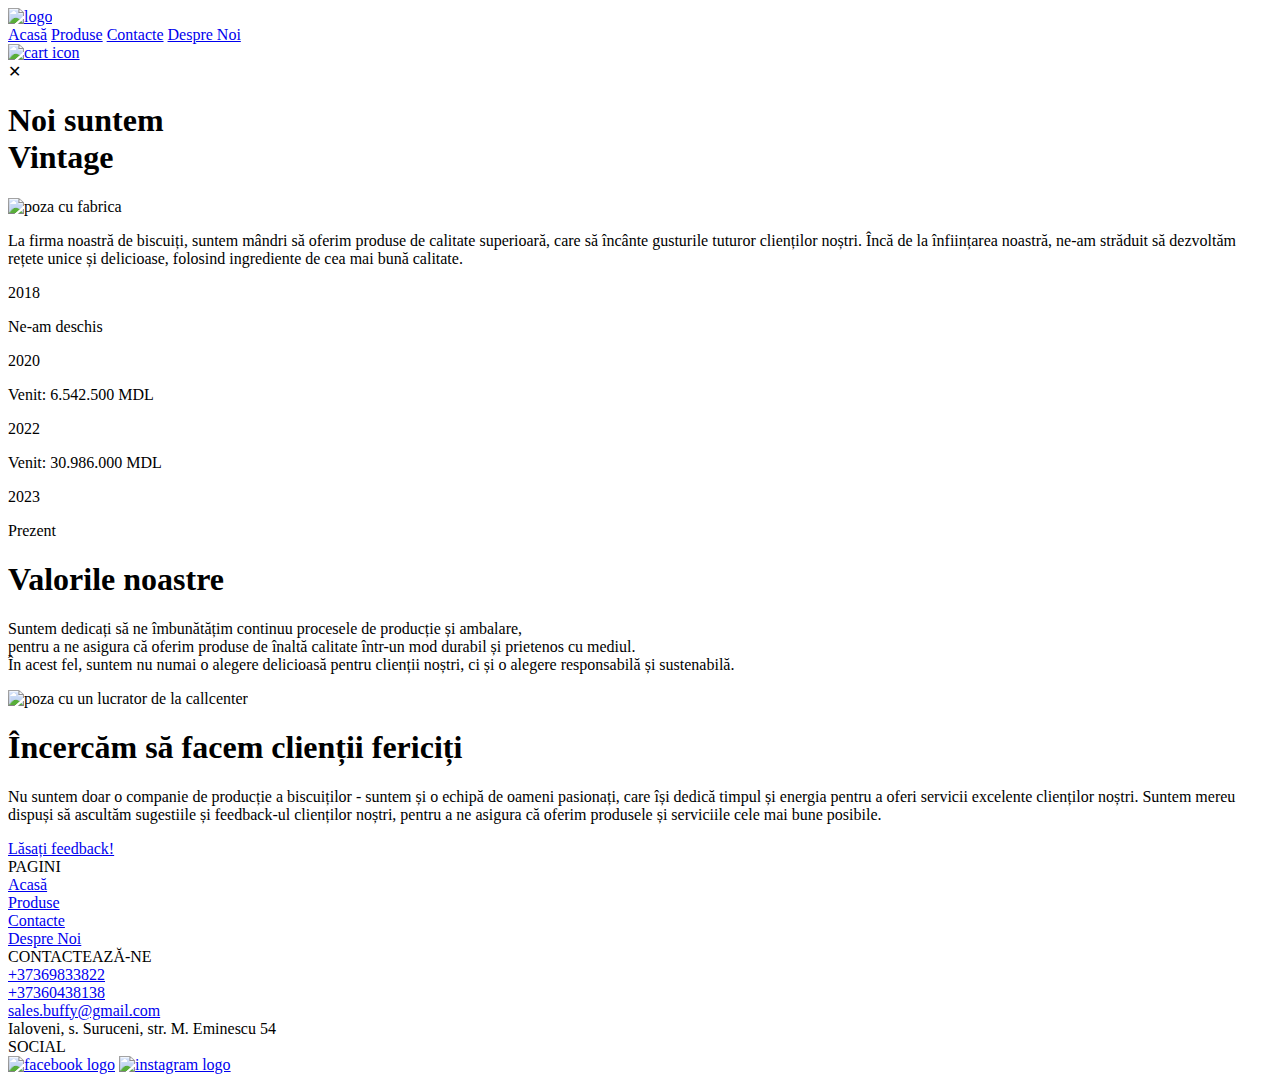
==== aboutus.html @ a2d2e77c "Add files via upload" ====
<!DOCTYPE html>
<html lang="en">

<head>
    <meta charset="UTF-8">
    <meta http-equiv="X-UA-Compatible" content="IE=edge">
    <meta name="viewport" content="width=device-width, initial-scale=1.0">
    <meta name="description"
        content="Biscuiți delicioși pentru toate gusturile! Gama noastră variată de biscuiți proaspeți, crocanți și savuroși este pregătită să te surprindă. Comandă acum și bucură-te de cea mai bună experiență de cumpărare de biscuiți online!">
    <meta name="keywords"
        content="biscuiti, biscuiti online, biscuiti de casa, biscuiti cu ciocolata, biscuiti cu fructe, biscuiti dietetici, biscuiti bio, biscuiti vegani, cumpara biscuiti, magazin online biscuiti, promotii biscuiti, oferte biscuiti, preturi biscuiti, livrare biscuiti, gustari, deserturi.">
    <title>Vintage</title>
    <link rel="stylesheet" href="./css/header.css">
    <link rel="stylesheet" href="./css/aboutus.css">
    <link rel="stylesheet" href="./css/footer.css">
    <script src="./js/header.js"></script>
</head>

<body>
    <div class="header" id="header">
        <div>
            <a href="index.html"><img src="./image/logo.png" onmouseover="this.src='./image/logo2.png'"
                    onmouseout="this.src='./image/logo.png';" alt="logo"></a>
        </div>

        <div id="fullmenu">

            <div>
                <a href="index.html">Acasă</a>
                <a href="categories.html">Produse</a>
                <a href="contacts.html">Contacte</a>
                <a href="aboutus.html">Despre Noi</a>
            </div>
            <div>
                <a href="cart.html"><img src="./image/cart.png" alt="cart icon"></a>
            </div>
        </div>

        <div onclick="openMenu()" class="burger" id="burger">
            <div class="line"></div>
            <div class="line"></div>
            <div class="line"></div>
        </div>
        <div onclick="closeMenu()" class="close-btn" id="close-btn">&#x2715;</div>
    </div>

    <div class="part1">
        <h1>Noi suntem <br>Vintage</h1>
        <img src="./image/fabrica temporar.jpg" alt="poza cu fabrica">
        <p>La firma noastră de biscuiți, suntem mândri să oferim produse de calitate superioară, care să încânte
            gusturile tuturor clienților noștri. Încă de la înființarea noastră, ne-am străduit să dezvoltăm rețete
            unice și delicioase, folosind ingrediente de cea mai bună calitate.
        </p>
    </div>

    <div class="axe">
        <div>
            <span>
                2018
            </span>
            <p>Ne-am deschis</p>
        </div>
        <div>
            <span>
                2020
            </span>
            <p>Venit: 6.542.500 MDL</p>
        </div>
        <div>
            <span>
                2022
            </span>
            <p>Venit: 30.986.000 MDL</p>
        </div>
        <div>
            <span>
                2023
            </span>
            <p>Prezent</p>
        </div>
    </div>

    <div class="part3">
        <h1>Valorile noastre</h1>
        <p> Suntem dedicați să ne îmbunătățim continuu procesele de producție și ambalare,<br> pentru a ne asigura că
            oferim produse de înaltă calitate într-un mod durabil și prietenos cu mediul.<br> În acest fel, suntem nu
            numai o alegere delicioasă pentru clienții noștri, ci și o alegere responsabilă și sustenabilă.</p>
    </div>
    <div class="part4">
        <div class="image">
            <img src="./image/callcenter.jpg" alt="poza cu un lucrator de la callcenter">
        </div>
        <div class="box">
            <h1>Încercăm să facem clienții fericiți</h1>
            <p>Nu suntem doar o companie de producție a biscuiților - suntem și o echipă de oameni pasionați, care
                își
                dedică timpul și energia pentru a oferi servicii excelente clienților noștri. Suntem mereu
                dispuși să
                ascultăm sugestiile și feedback-ul clienților noștri, pentru a ne asigura că oferim produsele și
                serviciile cele mai bune posibile.</p>
            <a href="./contacts.html"> Lăsați feedback!</a>
        </div>
    </div>
    <footer>
        <div class="r1">
            <div class="title">PAGINI</div>
            <div><a href="index.html">Acasă</a></div>
            <div><a href="categories.html">Produse</a></div>
            <div><a href="contacts.html">Contacte</a></div>
            <div><a href="aboutus.html">Despre Noi</a></div>
        </div>
        <div class="r2">
            <div class="title">CONTACTEAZĂ-NE</div>
            <div>
                <a href="tel:+37369833822" target="_blank">+37369833822</a>
            </div>
            <div> <a href="tel:+37360438138" target="_blank">+37360438138</a></div>
            <div>
                <a href="https://mail.google.com/mail/u/0/#inbox?compose=DmwnWsTKzjHXPfWsfNsQwHJkFnXSbMvwcZqpQcCDzGdRkpkwcccqTbshHFLcXXMTNTQDKDZcHGvq"
                    target="_blank">sales.buffy@gmail.com</a>
            </div>
            <div>Ialoveni, s. Suruceni, str. M. Eminescu 54</div>
        </div>
        <div class="r3">
            <div class="title">SOCIAL</div>
            <div class="images">
                <a href="https://www.facebook.com/buffy.cookies/" target="_blank"><img src="./image/facebook.png"
                        alt="facebook logo"></a>
                <a href="https://www.instagram.com/buffycookies/" target="_blank"><img src="./image/insta.png"
                        alt="instagram logo"></a>
            </div>
    </footer>

</body>

</html>
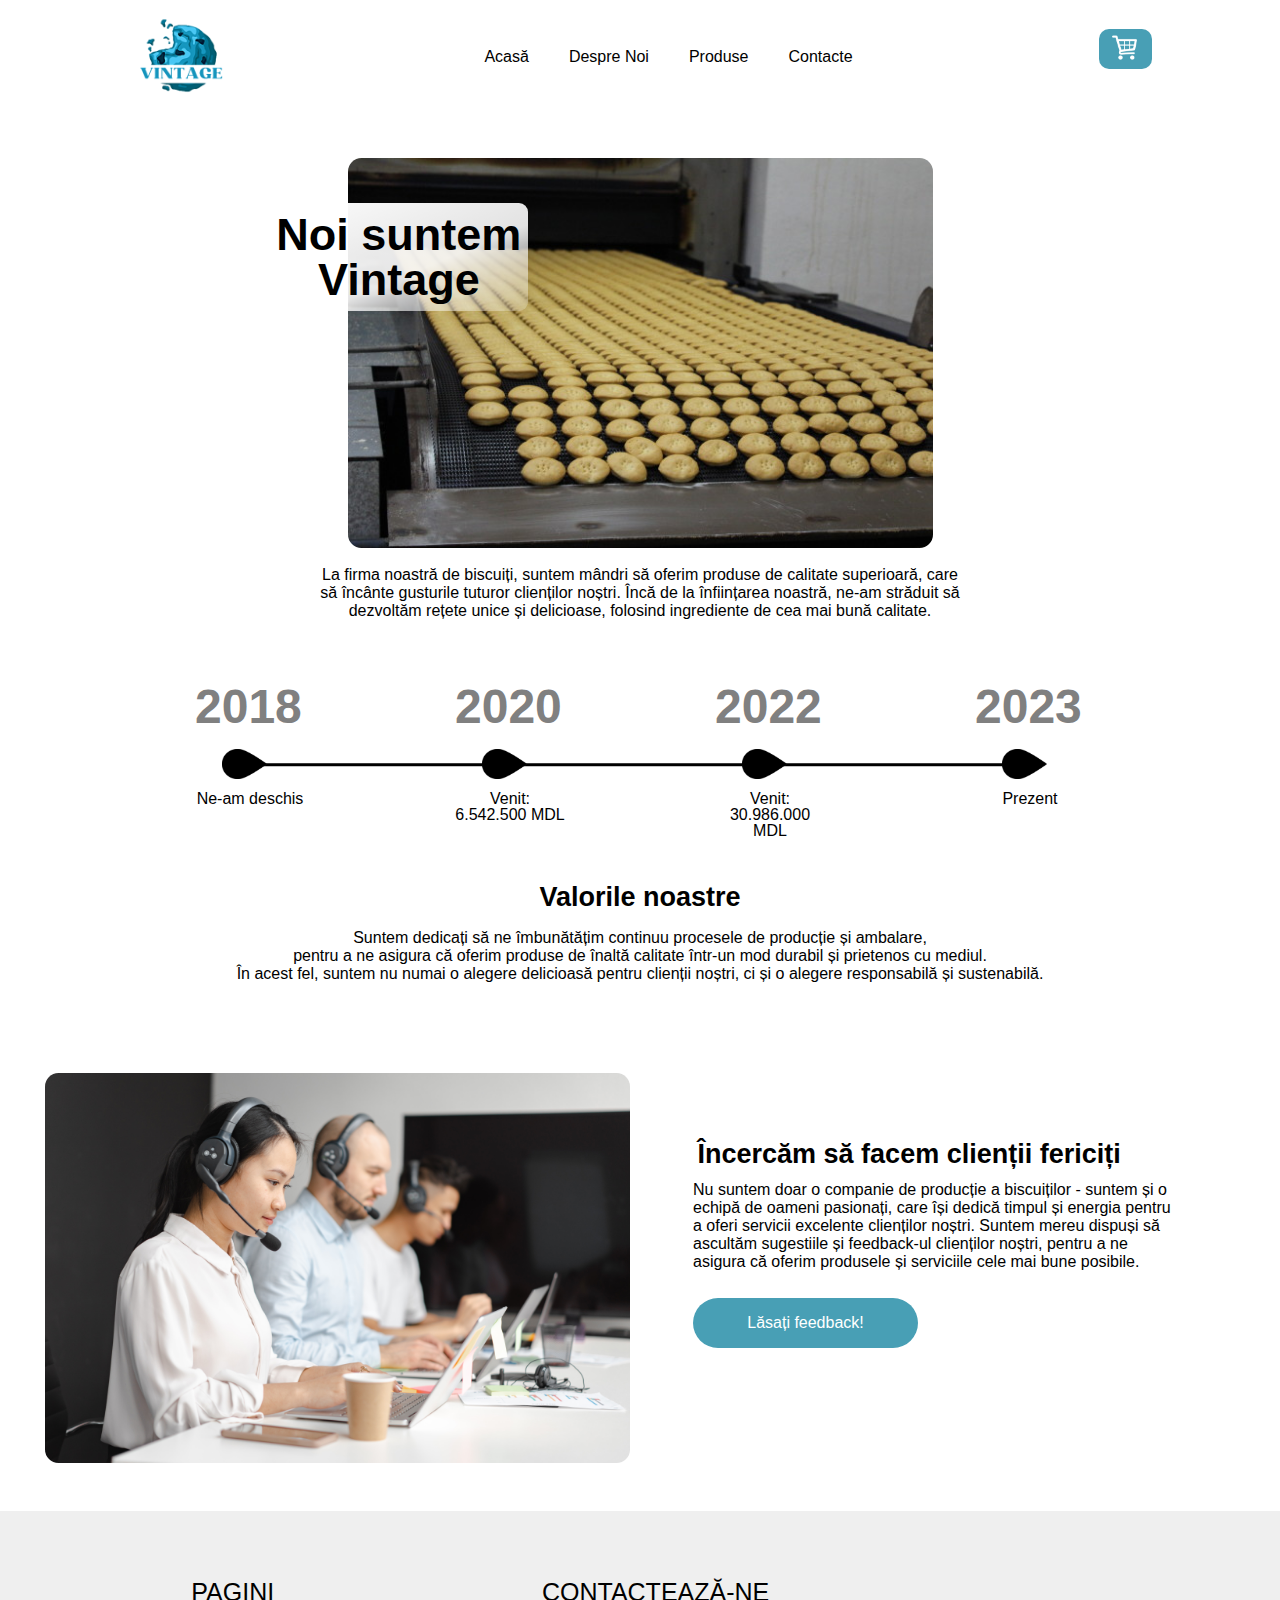
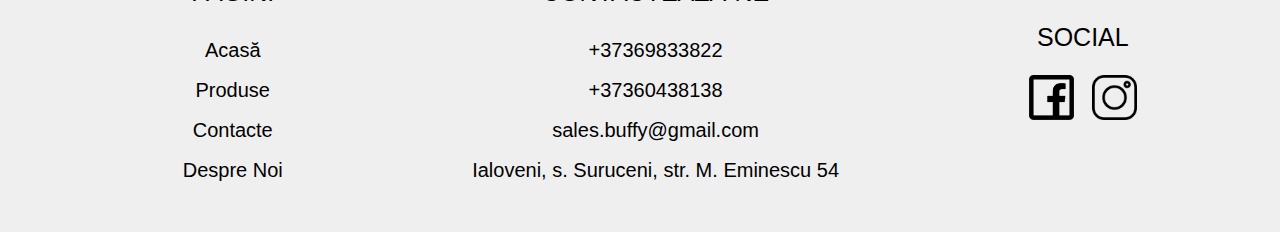
==== commit 8e2b1ae5: "bjjb" ====
--- a/aboutus.html
+++ b/aboutus.html
@@ -27,9 +27,9 @@
 
             <div>
                 <a href="index.html">Acasă</a>
+                <a href="aboutus.html">Despre Noi</a>
                 <a href="categories.html">Produse</a>
                 <a href="contacts.html">Contacte</a>
-                <a href="aboutus.html">Despre Noi</a>
             </div>
             <div>
                 <a href="cart.html"><img src="./image/cart.png" alt="cart icon"></a>
--- a/css/header.css
+++ b/css/header.css
@@ -0,0 +1,275 @@
+/* http://meyerweb.com/eric/tools/css/reset/ 
+   v2.0 | 20110126
+   License: none (public domain)
+*/
+html,
+body,
+div,
+span,
+applet,
+object,
+iframe,
+h1,
+h2,
+h3,
+h4,
+h5,
+h6,
+p,
+blockquote,
+pre,
+a,
+abbr,
+acronym,
+address,
+big,
+cite,
+code,
+del,
+dfn,
+em,
+img,
+ins,
+kbd,
+q,
+s,
+samp,
+small,
+strike,
+strong,
+sub,
+sup,
+tt,
+var,
+b,
+u,
+i,
+center,
+dl,
+dt,
+dd,
+ol,
+ul,
+li,
+fieldset,
+form,
+label,
+legend,
+table,
+caption,
+tbody,
+tfoot,
+thead,
+tr,
+th,
+td,
+article,
+aside,
+canvas,
+details,
+embed,
+figure,
+figcaption,
+footer,
+header,
+hgroup,
+menu,
+nav,
+output,
+ruby,
+section,
+summary,
+time,
+mark,
+audio,
+video {
+  margin: 0;
+  padding: 0;
+  border: 0;
+  font-size: 100%;
+  vertical-align: baseline;
+  font-family: -apple-system, BlinkMacSystemFont, Segoe UI, Roboto, Oxygen, Ubuntu, Cantarell, Fira Sans, Droid Sans, Helvetica Neue, sans-serif;
+}
+
+/* HTML5 display-role reset for older browsers */
+article,
+aside,
+details,
+figcaption,
+figure,
+footer,
+header,
+hgroup,
+menu,
+nav,
+section {
+  display: block;
+}
+
+body {
+  line-height: 1;
+}
+
+ol,
+ul {
+  list-style: none;
+}
+
+blockquote,
+q {
+  quotes: none;
+}
+
+blockquote:before,
+blockquote:after,
+q:before,
+q:after {
+  content: "";
+  content: none;
+}
+
+table {
+  border-collapse: collapse;
+  border-spacing: 0;
+}
+
+body {
+  display: flex;
+  flex-direction: column;
+  min-height: 100vh;
+}
+
+.header {
+  display: flex;
+  align-items: center;
+  padding: 0 10vw;
+}
+.header > div:nth-child(1) > a > img {
+  width: 110px;
+}
+@media only screen and (max-width: 1024px) {
+  .header > div:nth-child(1) > a > img {
+    width: 80px;
+  }
+}
+.header > div:nth-child(2) {
+  display: flex;
+  flex: 1;
+}
+@media only screen and (max-width: 1024px) {
+  .header > div:nth-child(2) {
+    display: none;
+    background-color: white;
+    flex-direction: column;
+    position: fixed;
+    width: 100%;
+    height: 100%;
+    z-index: 2;
+    left: 0;
+    top: 0;
+  }
+}
+.header > div:nth-child(2) > div:nth-child(1) {
+  justify-content: center;
+  text-align: center;
+  display: flex;
+  width: 450px;
+  flex: 1;
+}
+@media only screen and (max-width: 1024px) {
+  .header > div:nth-child(2) > div:nth-child(1) {
+    flex-direction: column;
+    width: 100%;
+  }
+}
+.header > div:nth-child(2) > div:nth-child(1) a {
+  text-decoration: none;
+  color: #000000;
+  margin: 20px;
+}
+.header > div:nth-child(2) > div:nth-child(1) a:hover {
+  color: #489fb5;
+}
+.header > div:nth-child(2) > div:nth-child(2) {
+  height: 40px;
+  background-color: #489fb5;
+  border-radius: 10px;
+  position: relative;
+  display: flex;
+  align-items: center;
+  overflow: hidden;
+}
+@media only screen and (max-width: 1024px) {
+  .header > div:nth-child(2) > div:nth-child(2) {
+    top: -30%;
+    width: 9vh;
+    justify-content: center;
+    margin: auto;
+  }
+}
+.header > div:nth-child(2) > div:nth-child(2) a {
+  padding: 5px 10px;
+}
+.header > div:nth-child(2) > div:nth-child(2) a:hover {
+  background-color: #1a5c6c;
+}
+.header > div:nth-child(2) > div:nth-child(2) a > img {
+  width: 25px;
+  margin: 5px;
+  margin-left: 3px;
+}
+.header .burger {
+  display: none;
+  position: absolute;
+  top: 5vh;
+  right: 5vh;
+  z-index: 3;
+}
+@media only screen and (max-width: 1024px) {
+  .header .burger {
+    display: block;
+  }
+}
+.header .burger > .line {
+  height: 0.3vh;
+  width: 3vh;
+  border-radius: 10px;
+  background-color: black;
+  margin-bottom: 0.7vh;
+}
+
+.close-btn {
+  display: none;
+  position: absolute;
+  top: 4vh;
+  right: 5vh;
+  font-size: 24px;
+  color: #333;
+  background-color: transparent;
+  border: none;
+  cursor: pointer;
+  outline: none;
+  z-index: 5;
+}
+@media only screen and (max-width: 1024px) {
+  .close-btn {
+    position: fixed;
+  }
+}
+
+.disclaimer {
+  display: flex;
+  align-items: center;
+  justify-content: center;
+  height: 4vh;
+  background-color: #000000;
+  color: white;
+}
+@media only screen and (max-width: 1024px) {
+  .disclaimer {
+    display: none;
+  }
+}
+.disclaimer > span {
+  font-weight: 800;
+}/*# sourceMappingURL=header.css.map */--- a/css/aboutus.css
+++ b/css/aboutus.css
@@ -0,0 +1,390 @@
+/* http://meyerweb.com/eric/tools/css/reset/ 
+   v2.0 | 20110126
+   License: none (public domain)
+*/
+html,
+body,
+div,
+span,
+applet,
+object,
+iframe,
+h1,
+h2,
+h3,
+h4,
+h5,
+h6,
+p,
+blockquote,
+pre,
+a,
+abbr,
+acronym,
+address,
+big,
+cite,
+code,
+del,
+dfn,
+em,
+img,
+ins,
+kbd,
+q,
+s,
+samp,
+small,
+strike,
+strong,
+sub,
+sup,
+tt,
+var,
+b,
+u,
+i,
+center,
+dl,
+dt,
+dd,
+ol,
+ul,
+li,
+fieldset,
+form,
+label,
+legend,
+table,
+caption,
+tbody,
+tfoot,
+thead,
+tr,
+th,
+td,
+article,
+aside,
+canvas,
+details,
+embed,
+figure,
+figcaption,
+footer,
+header,
+hgroup,
+menu,
+nav,
+output,
+ruby,
+section,
+summary,
+time,
+mark,
+audio,
+video {
+  margin: 0;
+  padding: 0;
+  border: 0;
+  font-size: 100%;
+  vertical-align: baseline;
+  font-family: -apple-system, BlinkMacSystemFont, Segoe UI, Roboto, Oxygen, Ubuntu, Cantarell, Fira Sans, Droid Sans, Helvetica Neue, sans-serif;
+}
+
+/* HTML5 display-role reset for older browsers */
+article,
+aside,
+details,
+figcaption,
+figure,
+footer,
+header,
+hgroup,
+menu,
+nav,
+section {
+  display: block;
+}
+
+body {
+  line-height: 1;
+}
+
+ol,
+ul {
+  list-style: none;
+}
+
+blockquote,
+q {
+  quotes: none;
+}
+
+blockquote:before,
+blockquote:after,
+q:before,
+q:after {
+  content: "";
+  content: none;
+}
+
+table {
+  border-collapse: collapse;
+  border-spacing: 0;
+}
+
+body {
+  display: flex;
+  flex-direction: column;
+  min-height: 100vh;
+}
+
+body {
+  overflow-y: scroll;
+}
+
+.part1 {
+  margin: 5vh auto;
+}
+@media only screen and (max-width: 1024px) {
+  .part1 {
+    position: relative;
+  }
+}
+.part1 h1 {
+  position: absolute;
+  margin-top: 5vh;
+  margin-left: -5vh;
+  font-size: 5vh;
+  text-align: center;
+  background-image: linear-gradient(to bottom right, #ffffff 0%, rgba(255, 255, 255, 0.8823529412) 60%, rgba(255, 255, 255, 0.2117647059) 100%);
+  border-radius: 1vh;
+  padding: 1vh 0.7vh;
+}
+@media only screen and (max-width: 1024px) {
+  .part1 h1 {
+    font-size: 3vh;
+    margin-left: 2vh;
+    margin-top: 2vh;
+    padding: 0.7vh 0.7vh;
+    position: absolute;
+  }
+}
+.part1 img {
+  width: 65vh;
+  border-radius: 1.5vh;
+  display: block;
+  margin: auto;
+}
+@media only screen and (max-width: 1024px) {
+  .part1 img {
+    width: 75%;
+    height: 75%;
+    margin: auto;
+  }
+}
+.part1 p {
+  margin-top: 2vh;
+  text-align: center;
+  margin-left: 3vh;
+  line-height: normal;
+  max-width: 650px;
+  justify-content: center;
+  display: flex;
+  margin: 2vh auto;
+}
+@media only screen and (max-width: 1024px) {
+  .part1 p {
+    font-size: 2vh;
+    padding: 2vh;
+  }
+}
+
+.part3 {
+  padding: 5vh;
+}
+.part3 h1 {
+  font-size: 3vh;
+  text-align: center;
+  justify-content: space-between;
+}
+@media only screen and (max-width: 1024px) {
+  .part3 h1 {
+    font-size: 2.5vh;
+  }
+}
+.part3 p {
+  margin-top: 2vh;
+  text-align: center;
+  line-height: normal;
+}
+@media only screen and (max-width: 1024px) {
+  .part3 p {
+    font-size: 2vh;
+  }
+}
+
+.part4 {
+  display: flex;
+  justify-content: center;
+  padding: 5vh;
+  position: relative;
+}
+@media only screen and (max-width: 1024px) {
+  .part4 {
+    display: initial;
+  }
+}
+.part4 > .box {
+  display: inline;
+  padding: 7vh;
+}
+@media only screen and (max-width: 1024px) {
+  .part4 > .box {
+    display: block;
+  }
+}
+.part4 > .box h1 {
+  font-size: 3vh;
+  padding: 0.5vh;
+}
+@media only screen and (max-width: 1024px) {
+  .part4 > .box h1 {
+    text-align: center;
+    font-size: 2.5vh;
+  }
+}
+.part4 > .box > p {
+  padding: 1vh 0 3vh;
+  line-height: normal;
+  max-width: 550px;
+}
+@media only screen and (max-width: 1024px) {
+  .part4 > .box > p {
+    text-align: center;
+    font-size: 2vh;
+  }
+}
+.part4 > .box a {
+  cursor: pointer;
+  background: #489fb5;
+  width: 25vh;
+  border: none;
+  outline: none;
+  color: #fff;
+  height: 50px;
+  border-radius: 20vh;
+  top: 70%;
+  left: 61%;
+  display: block;
+  justify-content: center;
+  text-decoration: none;
+  text-align: center;
+  line-height: 50px;
+}
+@media only screen and (max-width: 1024px) {
+  .part4 > .box a {
+    display: flex;
+    margin: 0 auto;
+  }
+}
+.part4 .image {
+  display: inline;
+}
+@media only screen and (max-width: 1024px) {
+  .part4 .image {
+    justify-content: center;
+    display: flex;
+  }
+}
+.part4 .image img {
+  width: 65vh;
+  border-radius: 1.5vh;
+}
+@media only screen and (max-width: 1024px) {
+  .part4 .image img {
+    width: 90%;
+    height: 75%;
+  }
+}
+
+.axe {
+  display: flex;
+  max-width: 950px;
+  position: relative;
+  margin: 0 auto;
+  overflow-y: hidden;
+  overflow-x: hidden;
+}
+@media only screen and (max-width: 1024px) {
+  .axe {
+    overflow-x: scroll;
+    margin: 0 0;
+  }
+}
+.axe::before {
+  content: "";
+  display: block;
+  position: absolute;
+  width: 780px;
+  height: 3px;
+  background-color: black;
+  top: 80px;
+  transform: translate(8%, 8%);
+}
+.axe > div {
+  flex: 1;
+  margin-right: 90px;
+  position: relative;
+  padding: 0 30px;
+}
+.axe > div::before {
+  content: "";
+  display: block;
+  width: 45px;
+  height: 30px;
+  position: absolute;
+  top: 66px;
+  background-image: url(/image/axa.png);
+  background-size: 45px 30px;
+  margin-left: 3vh;
+}
+.axe > div:last-of-type {
+  margin-right: 0;
+}
+.axe > div > span {
+  font-size: 48px;
+  font-weight: 600;
+  color: gray;
+  overflow: hidden;
+}
+.axe > div > p {
+  margin-top: 60px;
+  text-align: center;
+}
+
+.desc {
+  padding-top: 3vh;
+}
+.desc div {
+  position: relative;
+  text-align: center;
+  font-size: 15px;
+  color: rgba(129, 129, 129, 0.844);
+}
+.desc > .d1 {
+  position: absolute;
+  left: 32%;
+}
+.desc > .d2 {
+  position: absolute;
+  left: 42%;
+}
+.desc > .d3 {
+  position: absolute;
+  left: 53%;
+}
+.desc > .d4 {
+  position: absolute;
+  left: 65%;
+}/*# sourceMappingURL=aboutus.css.map */--- a/css/footer.css
+++ b/css/footer.css
@@ -0,0 +1,256 @@
+/* http://meyerweb.com/eric/tools/css/reset/ 
+   v2.0 | 20110126
+   License: none (public domain)
+*/
+html,
+body,
+div,
+span,
+applet,
+object,
+iframe,
+h1,
+h2,
+h3,
+h4,
+h5,
+h6,
+p,
+blockquote,
+pre,
+a,
+abbr,
+acronym,
+address,
+big,
+cite,
+code,
+del,
+dfn,
+em,
+img,
+ins,
+kbd,
+q,
+s,
+samp,
+small,
+strike,
+strong,
+sub,
+sup,
+tt,
+var,
+b,
+u,
+i,
+center,
+dl,
+dt,
+dd,
+ol,
+ul,
+li,
+fieldset,
+form,
+label,
+legend,
+table,
+caption,
+tbody,
+tfoot,
+thead,
+tr,
+th,
+td,
+article,
+aside,
+canvas,
+details,
+embed,
+figure,
+figcaption,
+footer,
+header,
+hgroup,
+menu,
+nav,
+output,
+ruby,
+section,
+summary,
+time,
+mark,
+audio,
+video {
+  margin: 0;
+  padding: 0;
+  border: 0;
+  font-size: 100%;
+  vertical-align: baseline;
+  font-family: -apple-system, BlinkMacSystemFont, Segoe UI, Roboto, Oxygen, Ubuntu, Cantarell, Fira Sans, Droid Sans, Helvetica Neue, sans-serif;
+}
+
+/* HTML5 display-role reset for older browsers */
+article,
+aside,
+details,
+figcaption,
+figure,
+footer,
+header,
+hgroup,
+menu,
+nav,
+section {
+  display: block;
+}
+
+body {
+  line-height: 1;
+}
+
+ol,
+ul {
+  list-style: none;
+}
+
+blockquote,
+q {
+  quotes: none;
+}
+
+blockquote:before,
+blockquote:after,
+q:before,
+q:after {
+  content: "";
+  content: none;
+}
+
+table {
+  border-collapse: collapse;
+  border-spacing: 0;
+}
+
+body {
+  display: flex;
+  flex-direction: column;
+  min-height: 100vh;
+}
+
+body {
+  overflow-x: hidden;
+}
+
+footer {
+  display: flex;
+  text-align: center;
+  position: relative;
+  bottom: 0;
+  left: 0;
+  width: 100%;
+  padding: 20px;
+  background-color: #efefef;
+  justify-content: center;
+  align-items: center;
+}
+@media only screen and (max-width: 1024px) {
+  footer {
+    padding: 0;
+    flex-wrap: wrap;
+  }
+}
+footer > .r1 {
+  line-height: 2.5vh;
+  padding: 2.5vh 10vh;
+}
+@media only screen and (max-width: 1024px) {
+  footer > .r1 {
+    line-height: 3vh;
+  }
+}
+footer > .r1 > .title {
+  font-size: 25px;
+  font-weight: 500;
+  margin: 2vh 2vh;
+}
+@media only screen and (max-width: 1024px) {
+  footer > .r1 > .title {
+    font-size: 30px;
+  }
+}
+footer > .r1 > div {
+  font-size: 20px;
+  line-height: 2.5rem;
+}
+footer > .r1 > div > a {
+  text-decoration: none;
+  color: black;
+}
+footer > .r1 > div > a:hover {
+  text-decoration: underline;
+}
+footer > .r2 {
+  line-height: 2.5vh;
+  padding: 2.5vh 10vh;
+}
+@media only screen and (max-width: 1024px) {
+  footer > .r2 {
+    line-height: 3vh;
+  }
+}
+footer > .r2 > .title {
+  font-size: 25px;
+  font-weight: 500;
+  margin: 2vh 2vh;
+}
+@media only screen and (max-width: 1024px) {
+  footer > .r2 > .title {
+    font-size: 30px;
+  }
+}
+footer > .r2 > div {
+  font-size: 20px;
+  line-height: 2.5rem;
+}
+footer > .r2 > div > a {
+  text-decoration: none;
+  color: black;
+}
+footer > .r2 > div > a:hover {
+  text-decoration: underline;
+}
+footer > .r3 {
+  line-height: 2.5vh;
+  padding: 2.5vh 10vh;
+}
+@media only screen and (max-width: 1024px) {
+  footer > .r3 {
+    line-height: 3vh;
+  }
+}
+footer > .r3 > .title {
+  font-size: 25px;
+  font-weight: 500;
+  margin: 2vh 2vh;
+}
+@media only screen and (max-width: 1024px) {
+  footer > .r3 > .title {
+    font-size: 30px;
+  }
+}
+footer > .r3 > .images {
+  display: inline-flex;
+  justify-content: center;
+  align-items: center;
+}
+footer > .r3 > .images > a > img {
+  width: 45px;
+  margin: 1vh 1vh;
+}
+@media only screen and (max-width: 1024px) {
+  footer > .r3 > .images > a > img {
+    width: 35px;
+  }
+}/*# sourceMappingURL=footer.css.map */